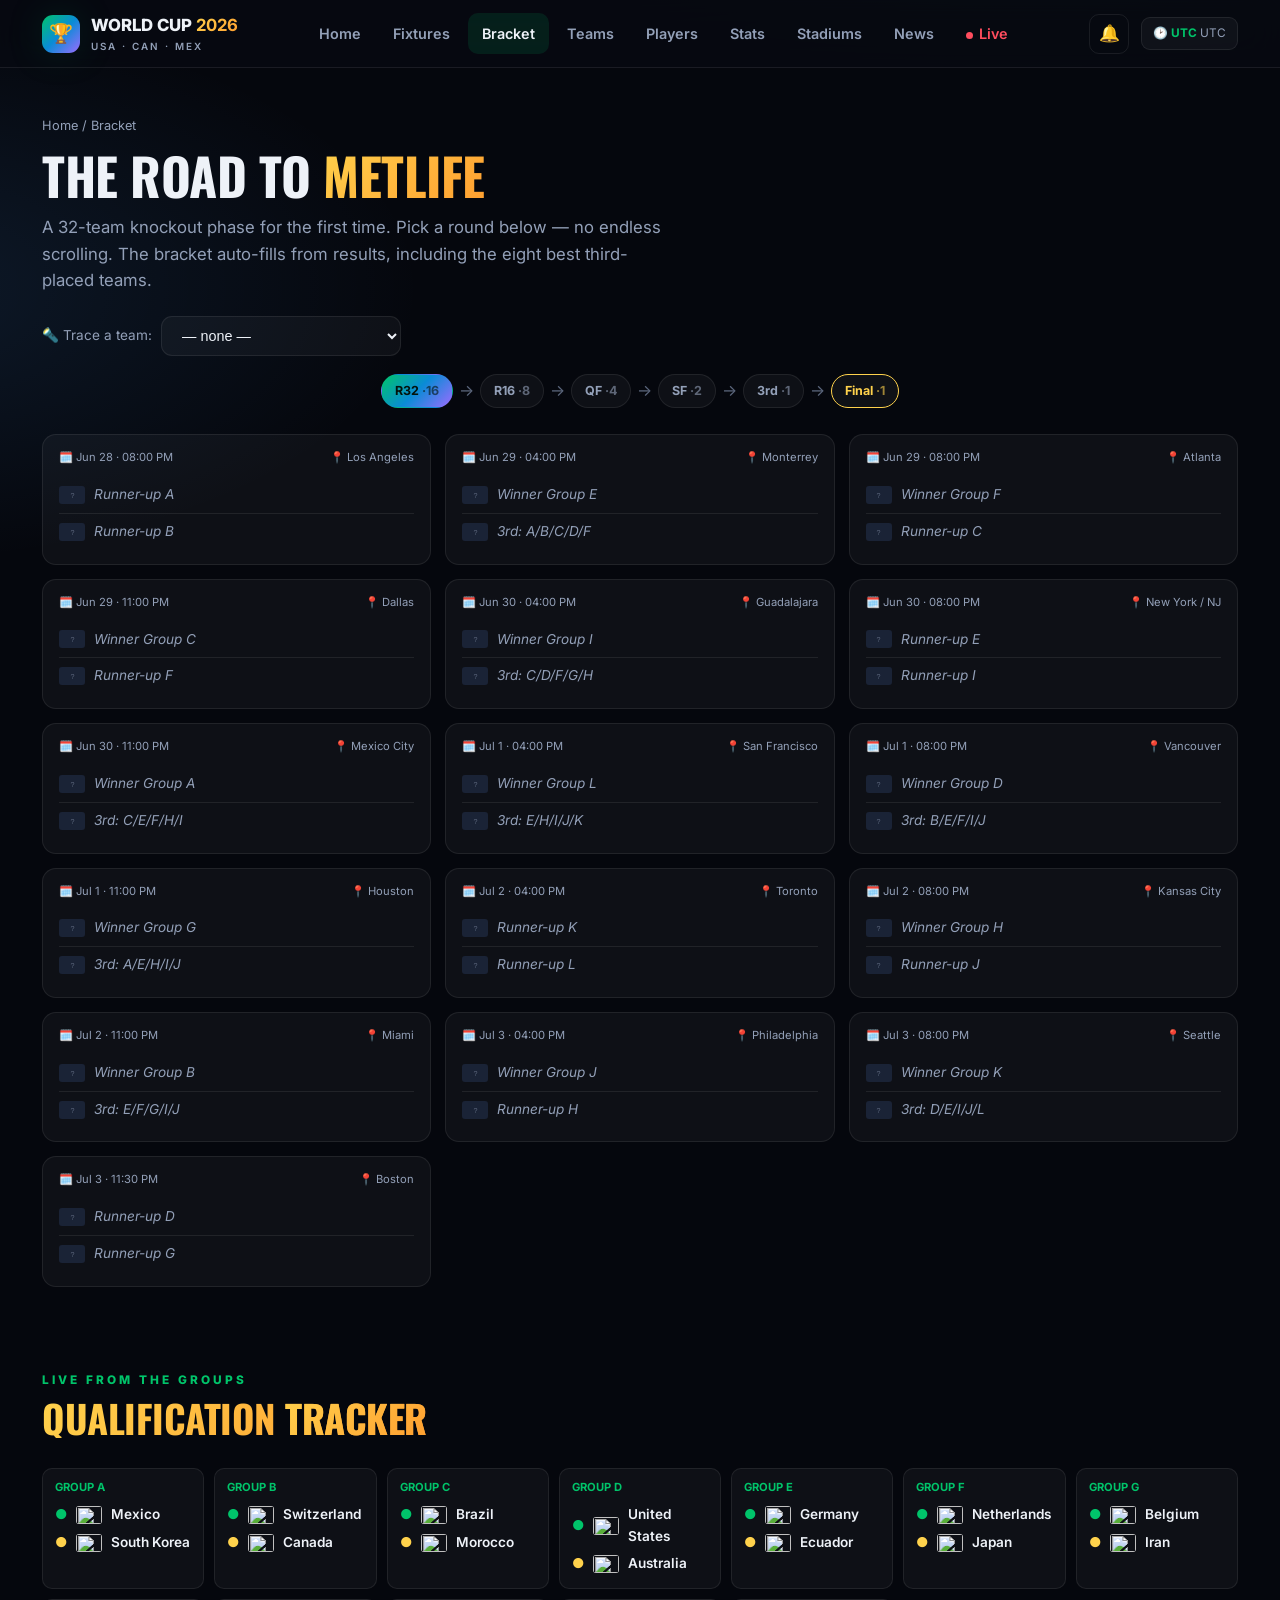
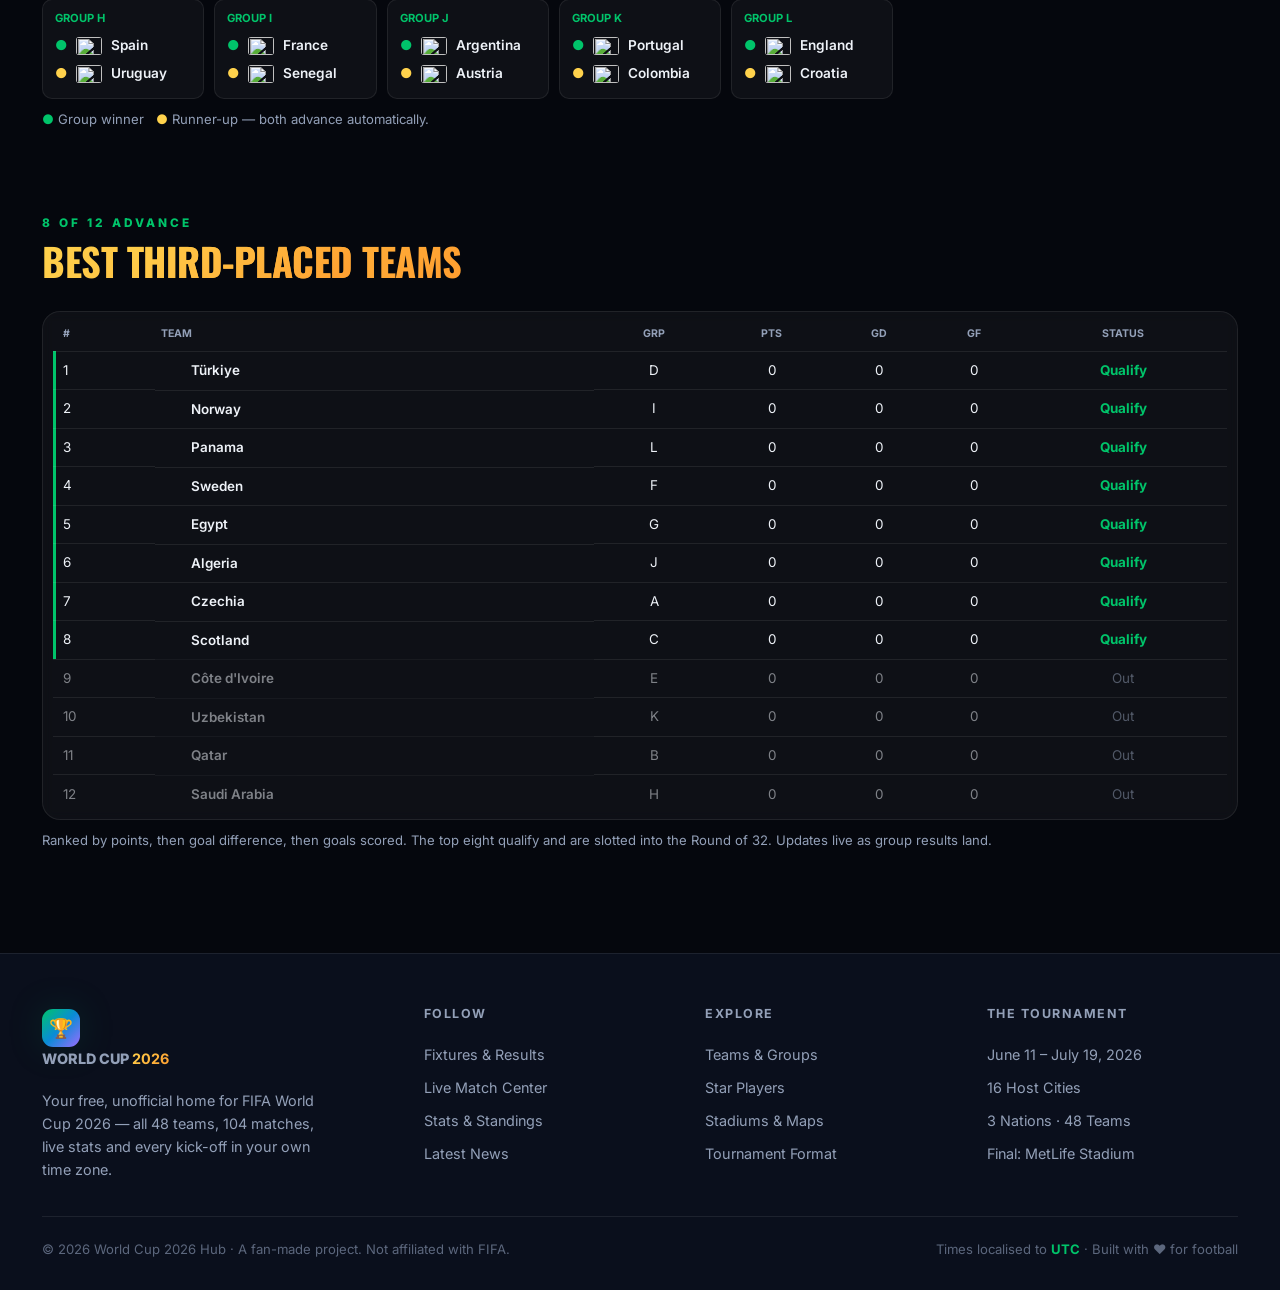
==== bracket.html @ a39a7ef7 "Add files via upload" ====
<!DOCTYPE html>
<html lang="en">
<head>
<meta charset="UTF-8">
<meta name="viewport" content="width=device-width, initial-scale=1.0">
<title>Knockout Bracket — World Cup 2026</title>
<meta name="description" content="The World Cup 2026 knockout bracket with live third-place projection and the path to the MetLife final — in your local time.">
<link rel="preconnect" href="https://fonts.googleapis.com">
<link href="https://fonts.googleapis.com/css2?family=Inter:wght@400;500;600;700;800&family=Oswald:wght@500;600;700&display=swap" rel="stylesheet">
<link rel="stylesheet" href="css/styles.css">
<link rel="icon" href="data:image/svg+xml,%3Csvg xmlns='http://www.w3.org/2000/svg' viewBox='0 0 100 100'%3E%3Ctext y='.9em' font-size='90'%3E%F0%9F%8F%86%3C/text%3E%3C/svg%3E">
<style>
  .funnel{display:flex;gap:6px;justify-content:center;flex-wrap:wrap;margin-bottom:26px}
  .funnel .step{display:flex;align-items:center;gap:6px}
  .funnel .dot{padding:6px 13px;border-radius:999px;background:var(--card);border:1px solid var(--card-border);font-size:.78rem;font-weight:700;color:var(--muted);cursor:pointer;transition:.18s;white-space:nowrap}
  .funnel .dot.active{background:var(--grad-hero);color:#04130c;border-color:transparent}
  .funnel .dot.final{border-color:var(--gold);color:var(--gold)}
  .funnel .arrow{color:var(--faint)}
  .ko-grid{display:grid;grid-template-columns:repeat(auto-fill,minmax(290px,1fr));gap:14px}
  .ko-card{background:var(--card);border:1px solid var(--card-border);border-radius:14px;padding:14px 16px;cursor:pointer;transition:.2s}
  .ko-card:hover{border-color:rgba(0,196,106,.4);transform:translateY(-3px)}
  .ko-card.final{border-color:var(--gold);box-shadow:0 0 30px -10px rgba(255,210,76,.5)}
  .ko-meta{font-size:.7rem;color:var(--muted);display:flex;justify-content:space-between;margin-bottom:10px}
  .ko-team{display:flex;align-items:center;gap:9px;padding:7px 0;font-size:.95rem;font-weight:600}
  .ko-team img{width:26px;height:18px;border-radius:3px;object-fit:cover}
  .ko-team.win{color:var(--gold)}
  .ko-team .sc{margin-left:auto;font-family:'Oswald';font-size:1.1rem}
  .ko-tbd{color:var(--muted);font-style:italic;font-weight:400;font-size:.85rem}
  .ko-vs{border-top:1px solid var(--card-border)}
  .hl{outline:2px solid var(--gold);outline-offset:1px}
  .qual-grid{display:grid;grid-template-columns:repeat(auto-fill,minmax(150px,1fr));gap:10px}
  .qual-cell{background:var(--card);border:1px solid var(--card-border);border-radius:10px;padding:10px 12px;font-size:.85rem}
  .qual-cell .gl{font-size:.7rem;color:var(--green);font-weight:700;margin-bottom:4px}
  .third-table{width:100%;border-collapse:collapse;font-size:.84rem}
  .third-table th{font-size:.66rem;text-transform:uppercase;color:var(--muted);padding:8px 6px;text-align:center}
  .third-table td{padding:8px 6px;text-align:center;border-top:1px solid var(--card-border)}
  .third-table .tn{text-align:left;display:flex;align-items:center;gap:8px;font-weight:600}
  .third-table .tn img{width:22px;height:15px;border-radius:3px}
  .third-table tr.in{box-shadow:inset 3px 0 0 var(--green)}
  .third-table tr.out{opacity:.5}
</style>
</head>
<body data-page="bracket.html">

<section class="page-hero">
  <div class="wrap">
    <div class="breadcrumb reveal"><a href="index.html">Home</a> / Bracket</div>
    <h1 class="display reveal">The Road to <span style="background:var(--grad-gold);-webkit-background-clip:text;background-clip:text;-webkit-text-fill-color:transparent">MetLife</span></h1>
    <p class="reveal">A 32-team knockout phase for the first time. Pick a round below — no endless scrolling. The bracket auto-fills from results, including the eight best third-placed teams.</p>
  </div>
</section>

<!-- TRACE A TEAM + ROUND SELECTOR -->
<section class="section-tight" style="padding-top:8px">
  <div class="wrap">
    <div class="filterbar reveal" style="margin-bottom:18px">
      <span class="muted" style="font-size:.85rem">🔦 Trace a team:</span>
      <select id="traceTeam" class="search-input" style="max-width:240px"><option value="">— none —</option></select>
    </div>
    <div class="funnel reveal" id="funnel"></div>
    <div class="ko-grid reveal" id="koGrid"></div>
  </div>
</section>

<!-- QUALIFICATION TRACKER -->
<section class="section-tight">
  <div class="wrap">
    <div class="section-head reveal"><div><div class="eyebrow">Live from the groups</div><h2 class="display">Qualification <span class="display">Tracker</span></h2></div></div>
    <div class="qual-grid reveal" id="qualGrid"></div>
    <p class="muted reveal" style="font-size:.82rem;margin-top:10px"><span style="color:var(--green)">●</span> Group winner &nbsp; <span style="color:var(--gold)">●</span> Runner-up — both advance automatically.</p>
  </div>
</section>

<!-- BEST THIRD-PLACED TEAMS -->
<section class="section-tight">
  <div class="wrap">
    <div class="section-head reveal"><div><div class="eyebrow">8 of 12 advance</div><h2 class="display">Best <span class="display">Third-Placed</span> Teams</h2></div></div>
    <div class="card reveal" style="padding:6px 10px;overflow-x:auto">
      <table class="third-table" id="thirdTable"></table>
    </div>
    <p class="muted reveal" style="font-size:.82rem;margin-top:10px">Ranked by points, then goal difference, then goals scored. The top eight qualify and are slotted into the Round of 32. Updates live as group results land.</p>
  </div>
</section>

<script src="js/data.js"></script>
<script src="js/live-data.js"></script>
<script src="js/app.js"></script>
<script>
  LiveData.applyStatus(); resolveKnockout();
  const rounds=['Round of 32','Round of 16','Quarter-final','Semi-final','Third place','FINAL'];
  const shortName={'Round of 32':'R32','Round of 16':'R16','Quarter-final':'QF','Semi-final':'SF','Third place':'3rd','FINAL':'Final'};
  let currentRound='Round of 32', traceCode='';

  // default to the round whose matches are nearest in the future
  (function pickDefault(){
    const now=Date.now();
    for(const r of rounds){ const ms=MATCHES.filter(m=>m.stage===r); if(ms.some(m=>new Date(m.kickoff).getTime()>now-6*36e5)){ currentRound=r; break; } }
  })();

  // populate trace dropdown
  const sel=$('#traceTeam');
  TEAMS.slice().sort((a,b)=>a.name.localeCompare(b.name)).forEach(t=>{ const o=document.createElement('option'); o.value=t.code; o.textContent=t.name; sel.appendChild(o); });
  sel.onchange=()=>{ traceCode=sel.value; render(); };

  function funnel(){
    const f=$('#funnel'); f.innerHTML='';
    rounds.forEach((r,i)=>{
      const cnt=MATCHES.filter(m=>m.stage===r).length;
      const step=el('div','step');
      step.innerHTML=`<span class="dot ${r===currentRound?'active':''} ${r==='FINAL'?'final':''}" data-r="${r}">${shortName[r]} <span style="opacity:.6">·${cnt}</span></span>${i<rounds.length-1?'<span class="arrow">→</span>':''}`;
      f.appendChild(step);
    });
    f.querySelectorAll('.dot').forEach(d=>d.onclick=()=>{ currentRound=d.dataset.r; render(); });
  }

  function teamInMatch(m){ return traceCode && (m.home===traceCode||m.away===traceCode); }

  function koCard(m){
    const st=stadium(m.stadium);
    const card=el('div','ko-card'+(m.stage==='FINAL'?' final':'')+(teamInMatch(m)?' hl':''));
    const hasScore=m.hs!=null&&m.as!=null;
    const winSide = hasScore&&m.hs!==m.as ? (m.hs>m.as?'home':'away') : null;
    const side=(code,label,which)=>{ const t=sideTeam(code,label);
      return `<div class="ko-team ${t.tbd?'ko-tbd':''} ${winSide===which?'win':''}">
        <img src="${flag(t.cc)}"> <span>${t.name}</span>
        ${hasScore&&code?`<span class="sc">${which==='home'?m.hs:m.as}</span>`:''}</div>`; };
    card.innerHTML=`<div class="ko-meta"><span>🗓️ ${localDate(m.kickoff,{month:'short',day:'numeric'})} · ${localTime(m.kickoff)}</span><span>📍 ${st.city}</span></div>
      ${side(m.home,m.homeLabel,'home')}<div class="ko-vs"></div>${side(m.away,m.awayLabel,'away')}`;
    card.onclick=()=>matchDetail(m);
    return card;
  }

  function render(){
    funnel();
    const grid=$('#koGrid'); grid.innerHTML='';
    MATCHES.filter(m=>m.stage===currentRound).sort((a,b)=>new Date(a.kickoff)-new Date(b.kickoff)).forEach(m=>grid.appendChild(koCard(m)));
    renderQual(); renderThirds();
  }

  function renderQual(){
    const qg=$('#qualGrid'); qg.innerHTML='';
    GROUPS.forEach(g=>{
      const t=computeStandings(g); const w=team(t[0].code), r=team(t[1].code);
      const cell=el('div','qual-cell');
      cell.innerHTML=`<div class="gl">GROUP ${g}</div>
        <div class="ko-team" style="padding:3px 0;font-size:.85rem"><span style="color:var(--green)">●</span> <img src="${flag(w.cc)}"> ${w.name}</div>
        <div class="ko-team" style="padding:3px 0;font-size:.85rem"><span style="color:var(--gold)">●</span> <img src="${flag(r.cc)}"> ${r.name}</div>`;
      qg.appendChild(cell);
    });
  }

  function renderThirds(){
    const all=GROUPS.map(g=>{ const s=computeStandings(g)[2]; return {g, code:s.code, Pts:s.Pts, GD:s.GF-s.GA, GF:s.GF}; })
      .sort((a,b)=>b.Pts-a.Pts||b.GD-a.GD||b.GF-a.GF||team(a.code).rank-team(b.code).rank);
    const t=$('#thirdTable');
    t.innerHTML=`<thead><tr><th style="text-align:left;padding-left:10px">#</th><th style="text-align:left">Team</th><th>Grp</th><th>Pts</th><th>GD</th><th>GF</th><th>Status</th></tr></thead>
      <tbody>${all.map((r,i)=>{const tm=team(r.code);return `<tr class="${i<8?'in':'out'}">
        <td style="text-align:left;padding-left:10px">${i+1}</td>
        <td class="tn"><img src="${flag(tm.cc)}"> ${tm.name}</td>
        <td>${r.g}</td><td>${r.Pts}</td><td>${r.GD>0?'+':''}${r.GD}</td><td>${r.GF}</td>
        <td>${i<8?'<span style="color:var(--green);font-weight:700">Qualify</span>':'<span class="muted">Out</span>'}</td></tr>`;}).join('')}</tbody>`;
  }

  LiveData.refresh(render);
  setInterval(()=>LiveData.refresh(render), 60000);
</script>
</body>
</html>
---- css/styles.css ----
/* =====================================================================
   FIFA WORLD CUP 2026 — DESIGN SYSTEM
   A premium, dark, glassmorphic theme with a green-pitch + gold accent.
   ===================================================================== */
:root{
  --bg:#05070d;
  --bg-2:#0a0f1c;
  --surface:#0e1422;
  --surface-2:#131b2e;
  --card:rgba(255,255,255,.04);
  --card-border:rgba(255,255,255,.08);
  --text:#eef2f8;
  --muted:#93a0b8;
  --faint:#5c677d;

  --green:#00c46a;
  --green-deep:#009b54;
  --gold:#ffd24c;
  --gold-deep:#e8b51c;
  --red:#ff4d5e;
  --blue:#4da3ff;
  --purple:#9b6cff;

  --grad-hero:linear-gradient(135deg,#00c46a 0%,#0a8bd6 50%,#9b6cff 100%);
  --grad-gold:linear-gradient(135deg,#ffd24c,#ff9d2f);
  --grad-pitch:linear-gradient(160deg,#0a3d23 0%,#062818 100%);

  --radius:18px;
  --radius-sm:12px;
  --shadow:0 18px 50px -18px rgba(0,0,0,.65);
  --shadow-glow:0 0 40px -8px rgba(0,196,106,.35);
  --maxw:1240px;
  --header-h:68px;
  font-synthesis:none;
}

*{box-sizing:border-box;margin:0;padding:0}
html{scroll-behavior:smooth}
body{
  font-family:'Inter','Segoe UI',system-ui,-apple-system,sans-serif;
  background:
    radial-gradient(1200px 600px at 80% -10%, rgba(0,196,106,.14), transparent 60%),
    radial-gradient(1000px 500px at -10% 10%, rgba(75,163,255,.12), transparent 55%),
    var(--bg);
  color:var(--text);
  line-height:1.6;
  min-height:100vh;
  -webkit-font-smoothing:antialiased;
  overflow-x:hidden;
}
a{color:inherit;text-decoration:none}
img{max-width:100%;display:block}
.display{font-family:'Oswald','Inter',sans-serif;font-weight:700;letter-spacing:-.5px;text-transform:uppercase}

/* ---------- layout helpers ---------- */
.wrap{max-width:var(--maxw);margin:0 auto;padding:0 22px}
.section{padding:70px 0}
.section-tight{padding:42px 0}
.grid{display:grid;gap:22px}
.center{text-align:center}
.muted{color:var(--muted)}
.pill{display:inline-flex;align-items:center;gap:7px;padding:5px 13px;border-radius:999px;font-size:.72rem;font-weight:700;letter-spacing:1.4px;text-transform:uppercase}
.pill-green{background:rgba(0,196,106,.14);color:var(--green);border:1px solid rgba(0,196,106,.3)}
.pill-gold{background:rgba(255,210,76,.13);color:var(--gold);border:1px solid rgba(255,210,76,.3)}
.pill-red{background:rgba(255,77,94,.14);color:var(--red);border:1px solid rgba(255,77,94,.35)}

.section-head{display:flex;align-items:flex-end;justify-content:space-between;gap:20px;margin-bottom:30px;flex-wrap:wrap}
.section-head h2{font-size:clamp(1.6rem,3vw,2.4rem);line-height:1.05}
.section-head .display{background:var(--grad-gold);-webkit-background-clip:text;background-clip:text;-webkit-text-fill-color:transparent}
.eyebrow{color:var(--green);font-weight:800;letter-spacing:3px;text-transform:uppercase;font-size:.74rem;margin-bottom:8px}
.link-more{color:var(--green);font-weight:700;font-size:.9rem;display:inline-flex;gap:6px;align-items:center;transition:gap .2s}
.link-more:hover{gap:11px}

/* ---------- HEADER / NAV ---------- */
.site-header{
  position:sticky;top:0;z-index:50;height:var(--header-h);
  backdrop-filter:blur(18px);
  background:rgba(7,10,18,.72);
  border-bottom:1px solid var(--card-border);
}
.nav{height:100%;display:flex;align-items:center;justify-content:space-between;gap:18px}
.brand{display:flex;align-items:center;gap:11px;font-weight:800;font-size:1.05rem}
.brand .logo{
  width:38px;height:38px;border-radius:11px;display:grid;place-items:center;
  background:var(--grad-hero);font-size:1.2rem;box-shadow:var(--shadow-glow);
}
.brand b{background:var(--grad-gold);-webkit-background-clip:text;background-clip:text;-webkit-text-fill-color:transparent}
.brand small{display:block;font-size:.62rem;letter-spacing:2px;color:var(--muted);font-weight:600}
.nav-links{display:flex;align-items:center;gap:4px}
.nav-links a{
  padding:9px 14px;border-radius:10px;font-size:.9rem;font-weight:600;color:var(--muted);
  transition:.18s;position:relative;
}
.nav-links a:hover{color:var(--text);background:rgba(255,255,255,.05)}
.nav-links a.active{color:var(--text);background:rgba(0,196,106,.12)}
.nav-links a.live-link{color:var(--red)}
.nav-links a.live-link::before{content:'';width:7px;height:7px;border-radius:50%;background:var(--red);display:inline-block;margin-right:6px;animation:blink 1.2s infinite}
.nav-right{display:flex;align-items:center;gap:12px}
.tz-badge{font-size:.74rem;color:var(--muted);background:var(--card);border:1px solid var(--card-border);padding:6px 11px;border-radius:9px;white-space:nowrap}
.tz-badge b{color:var(--green)}
.burger{display:none;background:none;border:1px solid var(--card-border);color:var(--text);width:42px;height:42px;border-radius:10px;font-size:1.2rem;cursor:pointer}
.notif-bell{background:none;border:1px solid var(--card-border);color:var(--muted);width:40px;height:40px;border-radius:10px;font-size:1.05rem;cursor:pointer;transition:.18s;flex:0 0 auto}
.notif-bell:hover{color:var(--text);border-color:rgba(0,196,106,.4)}
.notif-bell.on{color:var(--gold);border-color:rgba(255,210,76,.5);background:rgba(255,210,76,.1);animation:bellPulse 2s infinite}
@keyframes bellPulse{0%,100%{box-shadow:0 0 0 0 rgba(255,210,76,.4)}50%{box-shadow:0 0 0 6px rgba(255,210,76,0)}}
.avatar.has-photo{background-size:cover !important;background-position:center top;text-shadow:none;border-color:rgba(255,255,255,.25)}

@keyframes blink{0%,100%{opacity:1}50%{opacity:.25}}

/* ---------- HERO ---------- */
.hero{position:relative;overflow:hidden;padding:64px 0 40px}
.hero-glow{position:absolute;inset:0;z-index:-1;
  background:
    radial-gradient(700px 360px at 75% 20%, rgba(0,196,106,.25), transparent 60%),
    radial-gradient(600px 360px at 15% 80%, rgba(155,108,255,.2), transparent 60%);
  filter:saturate(1.2);
}
.hero-grid{display:grid;grid-template-columns:1.15fr .85fr;gap:40px;align-items:center}
.hero h1{font-size:clamp(2.4rem,5.6vw,4.6rem);line-height:.94;margin:16px 0 14px}
.hero h1 .g{background:var(--grad-hero);-webkit-background-clip:text;background-clip:text;-webkit-text-fill-color:transparent}
.hero p.lead{font-size:1.12rem;color:var(--muted);max-width:540px}
.hero-cta{display:flex;gap:14px;margin-top:28px;flex-wrap:wrap}
.btn{display:inline-flex;align-items:center;gap:9px;padding:13px 24px;border-radius:12px;font-weight:700;font-size:.95rem;cursor:pointer;border:1px solid transparent;transition:.2s;white-space:nowrap}
.btn-primary{background:var(--grad-hero);color:#04130c;box-shadow:var(--shadow-glow)}
.btn-primary:hover{transform:translateY(-2px)}
.btn-ghost{background:var(--card);border-color:var(--card-border);color:var(--text)}
.btn-ghost:hover{background:rgba(255,255,255,.08)}
.btn-gold{background:var(--grad-gold);color:#1a1200}
.btn-gold:hover{transform:translateY(-2px)}

.hero-stats{display:flex;gap:26px;margin-top:34px;flex-wrap:wrap}
.hero-stats .s b{font-family:'Oswald',sans-serif;font-size:1.9rem;display:block;line-height:1;background:var(--grad-gold);-webkit-background-clip:text;background-clip:text;-webkit-text-fill-color:transparent}
.hero-stats .s span{font-size:.74rem;color:var(--muted);text-transform:uppercase;letter-spacing:1.5px}

/* trophy / countdown card */
.hero-card{
  background:linear-gradient(165deg,rgba(255,255,255,.07),rgba(255,255,255,.02));
  border:1px solid var(--card-border);border-radius:24px;padding:30px;box-shadow:var(--shadow);
  position:relative;overflow:hidden;
}
.hero-card::before{content:'';position:absolute;top:-60px;right:-60px;width:200px;height:200px;border-radius:50%;background:var(--grad-gold);filter:blur(70px);opacity:.35}
.hero-card .trophy{font-size:2.6rem;text-align:center;margin-bottom:6px}
.hero-card h3{text-align:center;font-size:1.05rem;margin-bottom:4px}
.hero-card .sub{text-align:center;color:var(--muted);font-size:.84rem;margin-bottom:22px}
.countdown{display:grid;grid-template-columns:repeat(4,1fr);gap:10px}
.cd-box{background:rgba(0,0,0,.35);border:1px solid var(--card-border);border-radius:14px;padding:14px 6px;text-align:center}
.cd-box b{font-family:'Oswald',sans-serif;font-size:2rem;display:block;line-height:1;color:var(--gold)}
.cd-box span{font-size:.64rem;text-transform:uppercase;letter-spacing:1.5px;color:var(--muted)}

/* ---------- CARDS / GENERIC ---------- */
.card{background:var(--card);border:1px solid var(--card-border);border-radius:var(--radius);overflow:hidden;transition:.22s;backdrop-filter:blur(6px)}
.card:hover{border-color:rgba(0,196,106,.4);transform:translateY(-4px);box-shadow:var(--shadow)}

/* ---------- MATCH CARD ---------- */
.match-card{padding:18px 20px;display:flex;flex-direction:column;gap:14px}
.match-top{display:flex;justify-content:space-between;align-items:center;font-size:.74rem;color:var(--muted)}
.match-stage{font-weight:700;letter-spacing:.5px;color:var(--green)}
.match-teams{display:grid;grid-template-columns:1fr auto 1fr;align-items:center;gap:8px}
.mt-side{display:flex;align-items:center;gap:11px}
.mt-side.away{flex-direction:row-reverse;text-align:right}
.mt-side .flag{width:40px;height:27px;border-radius:5px;object-fit:cover;box-shadow:0 2px 8px rgba(0,0,0,.5)}
.mt-side .tn{font-weight:700;font-size:.98rem}
.mt-side .tc{font-size:.7rem;color:var(--muted);letter-spacing:1px}
.match-score{font-family:'Oswald',sans-serif;font-size:1.7rem;font-weight:700;min-width:74px;text-align:center}
.match-score .vs{font-size:.8rem;color:var(--faint);font-weight:400}
.match-score .ko{font-size:.95rem;color:var(--green);font-weight:600;line-height:1.1}
.match-score .ko small{display:block;color:var(--muted);font-size:.68rem;font-weight:400}
.match-foot{display:flex;justify-content:space-between;align-items:center;font-size:.76rem;color:var(--muted);border-top:1px solid var(--card-border);padding-top:11px}
.match-foot a{color:var(--green);font-weight:700}
.live-badge{background:var(--red);color:#fff;padding:2px 9px;border-radius:6px;font-size:.66rem;font-weight:800;letter-spacing:.8px;display:inline-flex;align-items:center;gap:5px}
.live-badge::before{content:'';width:6px;height:6px;border-radius:50%;background:#fff;animation:blink 1s infinite}

/* ---------- TEAM CARD / GROUPS ---------- */
.groups-grid{grid-template-columns:repeat(auto-fill,minmax(330px,1fr))}
.group-card{padding:0}
.group-head{display:flex;align-items:center;gap:10px;padding:15px 18px;background:linear-gradient(90deg,rgba(0,196,106,.12),transparent);border-bottom:1px solid var(--card-border)}
.group-head .gl{width:34px;height:34px;border-radius:9px;background:var(--grad-hero);display:grid;place-items:center;font-family:'Oswald';font-weight:700;color:#04130c}
.group-head h3{font-size:1rem}
.standings{width:100%;border-collapse:collapse;font-size:.85rem}
.standings th{text-align:center;font-size:.66rem;text-transform:uppercase;letter-spacing:.5px;color:var(--muted);padding:9px 4px;font-weight:600}
.standings th.tname,.standings td.tname{text-align:left;padding-left:16px}
.standings td{padding:9px 4px;text-align:center;border-top:1px solid var(--card-border)}
.standings tr:hover{background:rgba(255,255,255,.03)}
.standings .tname{display:flex;align-items:center;gap:9px;font-weight:600}
.standings .tname img{width:24px;height:16px;border-radius:3px;object-fit:cover}
.standings .pts{font-weight:800;color:var(--gold)}
.standings .qual{box-shadow:inset 3px 0 0 var(--green)}

/* ---------- TEAM TILE (teams page) ---------- */
.teams-grid{grid-template-columns:repeat(auto-fill,minmax(180px,1fr))}
.team-tile{padding:20px 16px;text-align:center;cursor:pointer;position:relative}
.team-tile .flag{width:74px;height:50px;border-radius:8px;object-fit:cover;margin:0 auto 13px;box-shadow:0 6px 18px rgba(0,0,0,.5);transition:.25s}
.team-tile:hover .flag{transform:scale(1.08) rotate(-2deg)}
.team-tile h4{font-size:1rem}
.team-tile .meta{font-size:.74rem;color:var(--muted);margin-top:3px}
.team-tile .grp{position:absolute;top:12px;right:12px;font-size:.66rem;font-weight:800;color:var(--green);background:rgba(0,196,106,.12);padding:2px 8px;border-radius:6px}
.team-tile .rk{position:absolute;top:12px;left:12px;font-size:.66rem;color:var(--gold);font-weight:700}
.fav-btn{position:absolute;bottom:10px;right:10px;background:none;border:none;color:var(--gold);font-size:1.2rem;cursor:pointer;line-height:1;padding:2px;transition:transform .15s;z-index:2}
.fav-btn:hover{transform:scale(1.25)}
.fav-btn.on{filter:drop-shadow(0 0 6px rgba(255,210,76,.7))}

/* ---------- PLAYER CARD ---------- */
.players-grid{grid-template-columns:repeat(auto-fill,minmax(220px,1fr))}
.player-card{padding:0;text-align:center}
.player-top{position:relative;padding:26px 16px 16px;background:linear-gradient(160deg,rgba(255,255,255,.06),transparent)}
.avatar{width:96px;height:96px;border-radius:50%;margin:0 auto;display:grid;place-items:center;font-family:'Oswald';font-weight:700;font-size:2rem;border:3px solid rgba(255,255,255,.15);position:relative}
.player-num{position:absolute;top:14px;right:16px;font-family:'Oswald';font-size:1.5rem;color:rgba(255,255,255,.25);font-weight:700}
.player-flag{position:absolute;top:16px;left:16px;width:30px;height:20px;border-radius:4px;object-fit:cover;box-shadow:0 2px 6px rgba(0,0,0,.5)}
.player-body{padding:14px 16px 20px}
.player-body h4{font-size:1.02rem}
.player-body .club{font-size:.76rem;color:var(--muted);margin-bottom:12px}
.player-stats{display:flex;justify-content:space-around;border-top:1px solid var(--card-border);padding-top:12px}
.player-stats .ps b{display:block;font-family:'Oswald';font-size:1.15rem;color:var(--gold);line-height:1}
.player-stats .ps span{font-size:.62rem;text-transform:uppercase;letter-spacing:.8px;color:var(--muted)}
.pos-badge{display:inline-block;font-size:.64rem;font-weight:800;letter-spacing:1px;padding:2px 8px;border-radius:5px;margin-bottom:6px}
.pos-GK{background:rgba(255,210,76,.16);color:var(--gold)}
.pos-DF{background:rgba(75,163,255,.16);color:var(--blue)}
.pos-MF{background:rgba(0,196,106,.16);color:var(--green)}
.pos-FW{background:rgba(255,77,94,.16);color:var(--red)}

/* ---------- FILTER BAR ---------- */
.filterbar{display:flex;gap:9px;flex-wrap:wrap;margin-bottom:26px;align-items:center}
.chip{padding:8px 16px;border-radius:999px;font-size:.84rem;font-weight:600;background:var(--card);border:1px solid var(--card-border);color:var(--muted);cursor:pointer;transition:.16s}
.chip:hover{color:var(--text);border-color:rgba(0,196,106,.4)}
.chip.active{background:var(--grad-hero);color:#04130c;border-color:transparent}
.search-input{flex:1;min-width:180px;max-width:300px;padding:10px 16px;border-radius:11px;background:var(--card);border:1px solid var(--card-border);color:var(--text);font-size:.9rem;outline:none}
.search-input:focus{border-color:var(--green)}

/* ---------- STADIUM CARD ---------- */
.stadiums-grid{grid-template-columns:repeat(auto-fill,minmax(340px,1fr))}
.stadium-card{padding:0;display:flex;flex-direction:column}
.stadium-hero{height:170px;position:relative;overflow:hidden;display:grid;place-items:center}
.stadium-hero .sh-img{position:absolute;inset:0;width:100%;height:100%;object-fit:cover;transition:.4s}
.stadium-card:hover .sh-img{transform:scale(1.07)}
.stadium-hero::after{content:'';position:absolute;inset:0;background:linear-gradient(to top,rgba(5,7,13,.95),transparent 60%)}
.stadium-hero .sh-cap{position:absolute;top:12px;right:12px;z-index:2;background:rgba(0,0,0,.55);backdrop-filter:blur(4px);padding:4px 10px;border-radius:8px;font-size:.74rem;font-weight:700}
.stadium-hero .sh-city{position:absolute;bottom:12px;left:16px;z-index:2;display:flex;align-items:center;gap:8px}
.stadium-hero .sh-city img{width:26px;height:18px;border-radius:3px}
.stadium-hero .sh-city b{font-size:1.05rem}
.stadium-body{padding:16px 18px;flex:1;display:flex;flex-direction:column;gap:8px}
.stadium-body h3{font-size:1.15rem}
.stadium-body .note{font-size:.82rem;color:var(--muted);flex:1}
.stadium-map{height:200px;border-top:1px solid var(--card-border);background:#0a0f1c}
.stadium-meta{display:flex;gap:14px;font-size:.76rem;color:var(--muted);flex-wrap:wrap}
.stadium-meta b{color:var(--text)}

/* ---------- LIVE CENTER ---------- */
.live-wrap{display:grid;grid-template-columns:1fr 360px;gap:24px;align-items:start}
.live-main{display:flex;flex-direction:column;gap:22px}
.live-scoreboard{
  background:var(--grad-pitch);border:1px solid rgba(0,196,106,.25);border-radius:22px;padding:30px;position:relative;overflow:hidden;
  box-shadow:var(--shadow);
}
.live-scoreboard::before{content:'';position:absolute;inset:0;background-image:repeating-linear-gradient(90deg,transparent,transparent 60px,rgba(255,255,255,.025) 60px,rgba(255,255,255,.025) 120px)}
.lsb-top{display:flex;justify-content:space-between;align-items:center;margin-bottom:22px;position:relative}
.lsb-clock{font-family:'Oswald';font-size:1.1rem;color:var(--red);font-weight:700;display:flex;align-items:center;gap:8px}
.lsb-clock .dot{width:9px;height:9px;border-radius:50%;background:var(--red);animation:blink 1s infinite}
.lsb-grid{display:grid;grid-template-columns:1fr auto 1fr;align-items:center;gap:18px;position:relative}
.lsb-team{text-align:center}
.lsb-team img{width:84px;height:56px;border-radius:8px;object-fit:cover;margin:0 auto 12px;box-shadow:0 6px 20px rgba(0,0,0,.6)}
.lsb-team h3{font-size:1.3rem}
.lsb-team .rank{font-size:.72rem;color:var(--muted)}
.lsb-score{font-family:'Oswald';font-size:4rem;font-weight:700;line-height:1;letter-spacing:2px}
.lsb-score small{display:block;font-size:.8rem;color:var(--green);letter-spacing:2px;font-weight:600;margin-top:6px}

.stat-row{margin-bottom:16px}
.stat-row .sr-label{display:flex;justify-content:space-between;font-size:.82rem;margin-bottom:6px}
.stat-row .sr-label b{font-weight:700}
.sr-bar{height:9px;border-radius:6px;background:rgba(255,255,255,.08);overflow:hidden;display:flex}
.sr-bar .h{background:var(--green);transition:width .8s}
.sr-bar .a{background:var(--gold);transition:width .8s}

.commentary{max-height:520px;overflow-y:auto;display:flex;flex-direction:column;gap:2px}
.comm-item{display:flex;gap:12px;padding:12px 4px;border-bottom:1px solid var(--card-border);animation:fadeIn .4s}
.comm-min{font-family:'Oswald';font-size:.95rem;color:var(--green);min-width:38px;font-weight:700}
.comm-icon{font-size:1.1rem}
.comm-text{font-size:.86rem;color:var(--text)}
.comm-text.goal{font-weight:700;color:var(--gold)}
@keyframes fadeIn{from{opacity:0;transform:translateY(-6px)}to{opacity:1;transform:none}}

.live-side .card{padding:18px}
.lineup-row{display:flex;align-items:center;gap:9px;padding:7px 0;font-size:.85rem;border-bottom:1px solid var(--card-border)}
.lineup-row .ln{width:24px;font-family:'Oswald';color:var(--muted);text-align:center}

/* ---------- NEWS ---------- */
.news-grid{grid-template-columns:repeat(auto-fill,minmax(300px,1fr))}
.news-card{display:flex;flex-direction:column;cursor:pointer}
.news-img{height:170px;position:relative;overflow:hidden}
.news-img img{width:100%;height:100%;object-fit:cover;transition:.4s}
.news-card:hover .news-img img{transform:scale(1.07)}
.news-img .cat{position:absolute;top:12px;left:12px;background:var(--grad-gold);color:#1a1200;padding:4px 11px;border-radius:7px;font-size:.68rem;font-weight:800;letter-spacing:.6px;text-transform:uppercase}
.news-body{padding:16px 18px 20px;flex:1;display:flex;flex-direction:column;gap:9px}
.news-body h3{font-size:1.08rem;line-height:1.25}
.news-body .blurb{font-size:.86rem;color:var(--muted);flex:1}
.news-body .date{font-size:.74rem;color:var(--faint)}
.news-feature{grid-column:span 2;flex-direction:row}
.news-feature .news-img{height:auto;flex:1.1}
.news-feature .news-body{flex:1;justify-content:center}
.news-feature .news-body h3{font-size:1.5rem}

/* ---------- MODAL ---------- */
.modal-overlay{position:fixed;inset:0;background:rgba(3,5,10,.8);backdrop-filter:blur(8px);z-index:100;display:none;align-items:center;justify-content:center;padding:20px;animation:fadeIn .25s}
.modal-overlay.open{display:flex}
.modal{background:var(--surface);border:1px solid var(--card-border);border-radius:22px;max-width:560px;width:100%;max-height:88vh;overflow-y:auto;box-shadow:var(--shadow);animation:popIn .3s}
@keyframes popIn{from{transform:scale(.94);opacity:0}to{transform:scale(1);opacity:1}}
.modal-hero{height:130px;background:var(--grad-hero);position:relative;display:grid;place-items:center}
.modal-hero img{width:90px;height:60px;border-radius:8px;object-fit:cover;box-shadow:0 8px 24px rgba(0,0,0,.6)}
.modal-close{position:absolute;top:14px;right:14px;width:36px;height:36px;border-radius:50%;background:rgba(0,0,0,.4);border:none;color:#fff;font-size:1.3rem;cursor:pointer;display:grid;place-items:center}
.modal-body{padding:24px}
.modal-body h2{font-size:1.6rem}
.modal-body .sub{color:var(--muted);margin-bottom:18px}
.kv-grid{display:grid;grid-template-columns:1fr 1fr;gap:12px;margin-bottom:18px}
.kv{background:var(--card);border:1px solid var(--card-border);border-radius:12px;padding:12px 14px}
.kv span{font-size:.7rem;text-transform:uppercase;letter-spacing:1px;color:var(--muted)}
.kv b{display:block;font-size:1.1rem;margin-top:2px}

/* ---------- FOOTER ---------- */
.site-footer{border-top:1px solid var(--card-border);background:var(--bg-2);padding:50px 0 30px;margin-top:60px}
.footer-grid{display:grid;grid-template-columns:1.4fr 1fr 1fr 1fr;gap:30px;margin-bottom:34px}
.footer-grid h5{font-size:.78rem;text-transform:uppercase;letter-spacing:1.5px;color:var(--muted);margin-bottom:14px}
.footer-grid a{display:block;color:var(--muted);font-size:.9rem;padding:5px 0;transition:.15s}
.footer-grid a:hover{color:var(--green)}
.footer-grid p{color:var(--muted);font-size:.9rem;max-width:280px}
.footer-bottom{border-top:1px solid var(--card-border);padding-top:22px;display:flex;justify-content:space-between;gap:14px;flex-wrap:wrap;font-size:.82rem;color:var(--faint)}

/* ---------- PAGE HEADER (inner pages) ---------- */
.page-hero{padding:48px 0 14px;position:relative}
.page-hero h1{font-size:clamp(2rem,4.4vw,3.2rem);line-height:1}
.page-hero p{color:var(--muted);font-size:1.05rem;max-width:620px;margin-top:12px}
.breadcrumb{font-size:.8rem;color:var(--muted);margin-bottom:14px}
.breadcrumb a:hover{color:var(--green)}

/* ---------- UTILITY ---------- */
.flag-sm{width:28px;height:19px;border-radius:3px;object-fit:cover}
.empty{padding:50px;text-align:center;color:var(--muted)}
.scroll-x{display:flex;gap:18px;overflow-x:auto;padding-bottom:12px;scroll-snap-type:x mandatory}
.scroll-x>*{flex:0 0 320px;scroll-snap-align:start}
.scroll-x::-webkit-scrollbar{height:8px}
.scroll-x::-webkit-scrollbar-thumb{background:rgba(255,255,255,.12);border-radius:4px}
::-webkit-scrollbar{width:11px;height:11px}
::-webkit-scrollbar-track{background:var(--bg)}
::-webkit-scrollbar-thumb{background:rgba(255,255,255,.1);border-radius:6px}
::-webkit-scrollbar-thumb:hover{background:rgba(255,255,255,.18)}

.reveal{opacity:0;transform:translateY(24px);transition:.7s cubic-bezier(.2,.7,.2,1)}
.reveal.in{opacity:1;transform:none}

/* ---------- RESPONSIVE ---------- */
@media(max-width:980px){
  .hero-grid{grid-template-columns:1fr}
  .live-wrap{grid-template-columns:1fr}
  .footer-grid{grid-template-columns:1fr 1fr}
  .news-feature{grid-column:span 1;flex-direction:column}
  .news-feature .news-img{height:170px}
}
@media(max-width:720px){
  .nav-links{
    position:fixed;top:var(--header-h);left:0;right:0;flex-direction:column;align-items:stretch;
    background:rgba(7,10,18,.97);backdrop-filter:blur(20px);padding:14px;gap:4px;
    border-bottom:1px solid var(--card-border);transform:translateY(-150%);transition:.3s;z-index:49;
  }
  .nav-links.open{transform:none}
  .burger{display:grid;place-items:center}
  .tz-badge{display:none}
  .footer-grid{grid-template-columns:1fr 1fr}
  .section{padding:48px 0}
  .lsb-score{font-size:2.8rem}
  .lsb-team img{width:60px;height:40px}
}
@media(max-width:460px){
  .footer-grid{grid-template-columns:1fr}
  .hero-stats{gap:18px}
}

/* ============ MOBILE POLISH ============ */
@media(max-width:720px){
  .wrap{padding:0 16px}
  .page-hero{padding:32px 0 8px}
  .section-head{margin-bottom:22px}
  .hero{padding:36px 0 20px}
  .hero-card{padding:22px}
  .countdown{gap:7px}
  .cd-box b{font-size:1.6rem}
  /* match cards */
  .mt-side .flag{width:34px;height:23px}
  .mt-side .tn{font-size:.86rem}
  .match-score{font-size:1.4rem;min-width:60px}
  /* tap targets */
  .chip{padding:9px 15px}
  .btn{padding:12px 18px}
  .nav-links a{padding:13px 14px;font-size:1rem}
  /* modals fill screen */
  .modal{max-height:92vh;border-radius:18px}
  .modal-body{padding:18px}
  .kv-grid{grid-template-columns:1fr 1fr;gap:9px}
  /* standings stay readable */
  .standings{font-size:.78rem}
  .standings th,.standings td{padding:8px 2px}
  .standings .tname,.standings th.tname{padding-left:10px}
  .standings .tname img{width:20px;height:13px}
  /* leaderboards / pulse */
  .player-stats .ps b{font-size:1rem}
  .scroll-x>*{flex-basis:78vw}
}
@media(max-width:420px){
  .hero h1{font-size:2.2rem}
  .match-teams{gap:5px}
  .mt-side{gap:7px}
  .mt-side .tc{display:none}
  .lsb-score{font-size:2.3rem}
  .section-head h2{font-size:1.5rem}
  .round-col{flex-basis:84vw;min-width:84vw}
}
/* nicer focus + tap highlight */
a,button,input{-webkit-tap-highlight-color:rgba(0,196,106,.25)}
:focus-visible{outline:2px solid var(--green);outline-offset:2px}
@media(hover:none){ .card:hover{transform:none} }
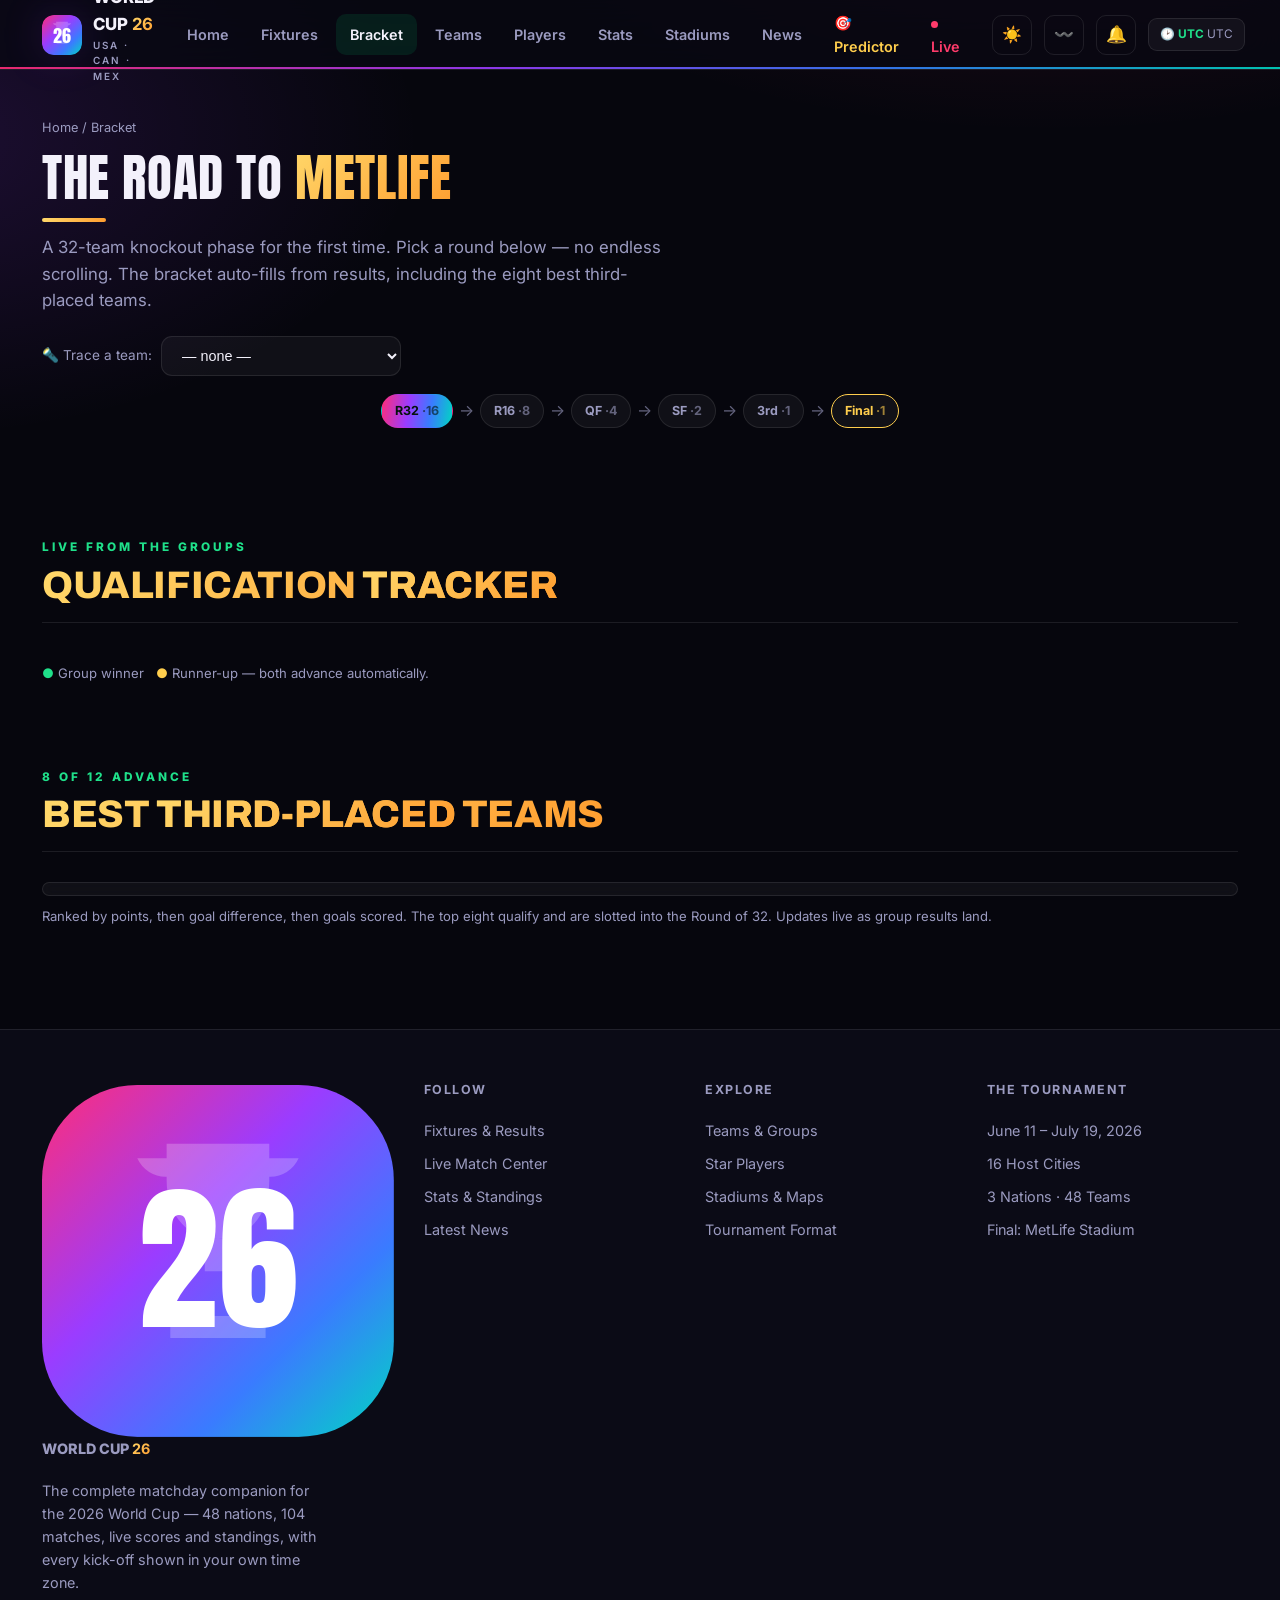
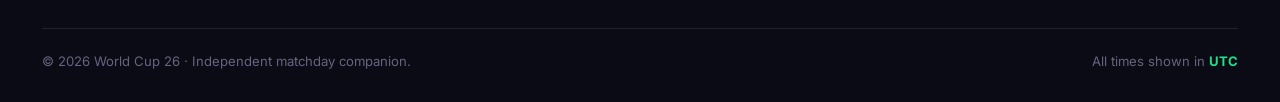
==== commit 5034a318: "Add files via upload" ====
--- a/bracket.html
+++ b/bracket.html
@@ -7,6 +7,12 @@
 <meta name="description" content="The World Cup 2026 knockout bracket with live third-place projection and the path to the MetLife final — in your local time.">
 <link rel="preconnect" href="https://fonts.googleapis.com">
 <link href="https://fonts.googleapis.com/css2?family=Inter:wght@400;500;600;700;800&family=Oswald:wght@500;600;700&display=swap" rel="stylesheet">
+<link rel="canonical" href="https://arnav-dugad.github.io/FIFA-WC-2026/bracket.html">
+<meta property="og:type" content="website"><meta property="og:site_name" content="World Cup 2026 Hub">
+<meta property="og:title" content="Knockout Bracket — World Cup 2026"><meta property="og:description" content="The Round of 32 to the Final at MetLife, with live third-place projection.">
+<meta property="og:image" content="https://arnav-dugad.github.io/FIFA-WC-2026/og.png">
+<meta property="og:url" content="https://arnav-dugad.github.io/FIFA-WC-2026/bracket.html">
+<meta name="twitter:card" content="summary_large_image"><meta name="twitter:image" content="https://arnav-dugad.github.io/FIFA-WC-2026/og.png">
 <link rel="stylesheet" href="css/styles.css">
 <link rel="icon" href="data:image/svg+xml,%3Csvg xmlns='http://www.w3.org/2000/svg' viewBox='0 0 100 100'%3E%3Ctext y='.9em' font-size='90'%3E%F0%9F%8F%86%3C/text%3E%3C/svg%3E">
 <style>
@@ -41,6 +47,7 @@
 </style>
 </head>
 <body data-page="bracket.html">
+<noscript><div class="ns">This hub needs JavaScript for live scores &amp; interactivity. Browse: <a href="index.html">Home</a> · <a href="fixtures.html">Fixtures</a> · <a href="bracket.html">Bracket</a> · <a href="teams.html">Teams</a> · <a href="players.html">Players</a> · <a href="stats.html">Stats</a> · <a href="stadiums.html">Stadiums</a> · <a href="news.html">News</a> · <a href="predictor.html">Predictor</a> · <a href="live.html">Live</a></div></noscript>
 
 <section class="page-hero">
   <div class="wrap">
@@ -75,6 +82,7 @@
 <section class="section-tight">
   <div class="wrap">
     <div class="section-head reveal"><div><div class="eyebrow">8 of 12 advance</div><h2 class="display">Best <span class="display">Third-Placed</span> Teams</h2></div></div>
+    <div id="thirdNote" class="reveal" style="margin-bottom:8px"></div>
     <div class="card reveal" style="padding:6px 10px;overflow-x:auto">
       <table class="third-table" id="thirdTable"></table>
     </div>
@@ -126,7 +134,7 @@
         ${hasScore&&code?`<span class="sc">${which==='home'?m.hs:m.as}</span>`:''}</div>`; };
     card.innerHTML=`<div class="ko-meta"><span>🗓️ ${localDate(m.kickoff,{month:'short',day:'numeric'})} · ${localTime(m.kickoff)}</span><span>📍 ${st.city}</span></div>
       ${side(m.home,m.homeLabel,'home')}<div class="ko-vs"></div>${side(m.away,m.awayLabel,'away')}`;
-    card.onclick=()=>matchDetail(m);
+    a11yClick(card, ()=>matchDetail(m), `${m.stage} match details`);
     return card;
   }
 
@@ -141,8 +149,9 @@
     const qg=$('#qualGrid'); qg.innerHTML='';
     GROUPS.forEach(g=>{
       const t=computeStandings(g); const w=team(t[0].code), r=team(t[1].code);
-      const cell=el('div','qual-cell');
-      cell.innerHTML=`<div class="gl">GROUP ${g}</div>
+      const started=groupStarted(g);
+      const cell=el('div','qual-cell'); if(!started) cell.style.opacity='.7';
+      cell.innerHTML=`<div class="gl">GROUP ${g} ${started?'':'<span style="color:var(--muted);font-weight:600">· projected</span>'}</div>
         <div class="ko-team" style="padding:3px 0;font-size:.85rem"><span style="color:var(--green)">●</span> <img src="${flag(w.cc)}"> ${w.name}</div>
         <div class="ko-team" style="padding:3px 0;font-size:.85rem"><span style="color:var(--gold)">●</span> <img src="${flag(r.cc)}"> ${r.name}</div>`;
       qg.appendChild(cell);
@@ -150,6 +159,8 @@
   }
 
   function renderThirds(){
+    const started=anyGroupResults();
+    const note=$('#thirdNote'); if(note) note.innerHTML = started ? '' : '<span class="pill pill-gold" style="margin-bottom:6px;display:inline-block">Not started — projected by FIFA seeding</span>';
     const all=GROUPS.map(g=>{ const s=computeStandings(g)[2]; return {g, code:s.code, Pts:s.Pts, GD:s.GF-s.GA, GF:s.GF}; })
       .sort((a,b)=>b.Pts-a.Pts||b.GD-a.GD||b.GF-a.GF||team(a.code).rank-team(b.code).rank);
     const t=$('#thirdTable');
--- a/css/styles.css
+++ b/css/styles.css
@@ -1,36 +1,40 @@
 /* =====================================================================
-   FIFA WORLD CUP 2026 — DESIGN SYSTEM
-   A premium, dark, glassmorphic theme with a green-pitch + gold accent.
+   WORLD CUP 26 — DESIGN SYSTEM
+   Bold tournament identity: ink-black canvas, a vibrant multicolour
+   signature gradient (magenta → violet → blue → teal) and gold trophy.
    ===================================================================== */
+@import url('https://fonts.googleapis.com/css2?family=Anton&family=Archivo:wght@600;700;800;900&display=swap');
 :root{
-  --bg:#05070d;
-  --bg-2:#0a0f1c;
-  --surface:#0e1422;
-  --surface-2:#131b2e;
-  --card:rgba(255,255,255,.04);
-  --card-border:rgba(255,255,255,.08);
-  --text:#eef2f8;
-  --muted:#93a0b8;
-  --faint:#5c677d;
-
-  --green:#00c46a;
-  --green-deep:#009b54;
-  --gold:#ffd24c;
-  --gold-deep:#e8b51c;
-  --red:#ff4d5e;
-  --blue:#4da3ff;
-  --purple:#9b6cff;
-
-  --grad-hero:linear-gradient(135deg,#00c46a 0%,#0a8bd6 50%,#9b6cff 100%);
-  --grad-gold:linear-gradient(135deg,#ffd24c,#ff9d2f);
+  --bg:#06060d;
+  --bg-2:#0b0b16;
+  --surface:#101023;
+  --surface-2:#17162e;
+  --card:rgba(255,255,255,.045);
+  --card-border:rgba(255,255,255,.09);
+  --text:#f3f1fb;
+  --muted:#9b9bc0;
+  --faint:#64647f;
+
+  --green:#1fe08a;
+  --green-deep:#0fb86f;
+  --gold:#ffce4d;
+  --gold-deep:#f0a81c;
+  --red:#ff3b6b;
+  --blue:#3a7bff;
+  --purple:#9b3cff;
+  --magenta:#ff2d78;
+  --cyan:#00d6c2;
+
+  --grad-hero:linear-gradient(100deg,#ff2d78 0%,#9b3cff 38%,#3a7bff 68%,#00d6c2 100%);
+  --grad-gold:linear-gradient(135deg,#ffd96b,#ff9d2f);
   --grad-pitch:linear-gradient(160deg,#0a3d23 0%,#062818 100%);
 
-  --radius:18px;
+  --radius:20px;
   --radius-sm:12px;
-  --shadow:0 18px 50px -18px rgba(0,0,0,.65);
-  --shadow-glow:0 0 40px -8px rgba(0,196,106,.35);
+  --shadow:0 22px 60px -22px rgba(0,0,0,.72);
+  --shadow-glow:0 0 46px -8px rgba(155,60,255,.45);
   --maxw:1240px;
-  --header-h:68px;
+  --header-h:70px;
   font-synthesis:none;
 }
 
@@ -39,8 +43,9 @@
 body{
   font-family:'Inter','Segoe UI',system-ui,-apple-system,sans-serif;
   background:
-    radial-gradient(1200px 600px at 80% -10%, rgba(0,196,106,.14), transparent 60%),
-    radial-gradient(1000px 500px at -10% 10%, rgba(75,163,255,.12), transparent 55%),
+    radial-gradient(1100px 560px at 82% -12%, rgba(255,45,120,.16), transparent 60%),
+    radial-gradient(900px 520px at -8% 8%, rgba(155,60,255,.16), transparent 58%),
+    radial-gradient(900px 600px at 50% 120%, rgba(0,214,194,.10), transparent 60%),
     var(--bg);
   color:var(--text);
   line-height:1.6;
@@ -50,7 +55,8 @@
 }
 a{color:inherit;text-decoration:none}
 img{max-width:100%;display:block}
-.display{font-family:'Oswald','Inter',sans-serif;font-weight:700;letter-spacing:-.5px;text-transform:uppercase}
+.display{font-family:'Archivo','Inter',sans-serif;font-weight:800;letter-spacing:-.4px;text-transform:uppercase}
+.hero h1,.page-hero h1{font-family:'Anton','Archivo',sans-serif;font-weight:400;letter-spacing:.6px;text-transform:uppercase}
 
 /* ---------- layout helpers ---------- */
 .wrap{max-width:var(--maxw);margin:0 auto;padding:0 22px}
@@ -75,15 +81,22 @@
 .site-header{
   position:sticky;top:0;z-index:50;height:var(--header-h);
   backdrop-filter:blur(18px);
-  background:rgba(7,10,18,.72);
+  background:rgba(8,8,18,.78);
   border-bottom:1px solid var(--card-border);
 }
+.site-header::after{content:'';position:absolute;left:0;right:0;bottom:0;height:2px;background:var(--grad-hero);opacity:.9}
 .nav{height:100%;display:flex;align-items:center;justify-content:space-between;gap:18px}
 .brand{display:flex;align-items:center;gap:11px;font-weight:800;font-size:1.05rem}
 .brand .logo{
-  width:38px;height:38px;border-radius:11px;display:grid;place-items:center;
-  background:var(--grad-hero);font-size:1.2rem;box-shadow:var(--shadow-glow);
-}
+  width:40px;height:40px;border-radius:12px;overflow:hidden;flex:0 0 auto;
+  box-shadow:var(--shadow-glow);
+}
+.emblem{width:100%;height:100%;display:block}
+.em-shine{animation:emShine 5s ease-in-out infinite}
+@keyframes emShine{0%,55%{transform:translateX(0)}78%{transform:translateX(66px)}100%{transform:translateX(66px)}}
+.icon-btn{background:none;border:1px solid var(--card-border);color:var(--muted);width:40px;height:40px;border-radius:10px;font-size:1rem;cursor:pointer;transition:.15s;flex:0 0 auto}
+.icon-btn:hover{color:var(--text);border-color:rgba(155,60,255,.5)}
+.icon-btn.on{color:var(--gold);border-color:rgba(255,206,77,.5)}
 .brand b{background:var(--grad-gold);-webkit-background-clip:text;background-clip:text;-webkit-text-fill-color:transparent}
 .brand small{display:block;font-size:.62rem;letter-spacing:2px;color:var(--muted);font-weight:600}
 .nav-links{display:flex;align-items:center;gap:4px}
@@ -93,6 +106,8 @@
 }
 .nav-links a:hover{color:var(--text);background:rgba(255,255,255,.05)}
 .nav-links a.active{color:var(--text);background:rgba(0,196,106,.12)}
+.nav-links a.pred-link{color:var(--gold)}
+.nav-links a.pred-link::before{content:'🎯';margin-right:5px}
 .nav-links a.live-link{color:var(--red)}
 .nav-links a.live-link::before{content:'';width:7px;height:7px;border-radius:50%;background:var(--red);display:inline-block;margin-right:6px;animation:blink 1.2s infinite}
 .nav-right{display:flex;align-items:center;gap:12px}
@@ -121,8 +136,8 @@
 .hero p.lead{font-size:1.12rem;color:var(--muted);max-width:540px}
 .hero-cta{display:flex;gap:14px;margin-top:28px;flex-wrap:wrap}
 .btn{display:inline-flex;align-items:center;gap:9px;padding:13px 24px;border-radius:12px;font-weight:700;font-size:.95rem;cursor:pointer;border:1px solid transparent;transition:.2s;white-space:nowrap}
-.btn-primary{background:var(--grad-hero);color:#04130c;box-shadow:var(--shadow-glow)}
-.btn-primary:hover{transform:translateY(-2px)}
+.btn-primary{background:var(--grad-hero);color:#fff;font-weight:800;text-shadow:0 1px 8px rgba(0,0,0,.35);box-shadow:var(--shadow-glow)}
+.btn-primary:hover{transform:translateY(-2px);filter:brightness(1.08)}
 .btn-ghost{background:var(--card);border-color:var(--card-border);color:var(--text)}
 .btn-ghost:hover{background:rgba(255,255,255,.08)}
 .btn-gold{background:var(--grad-gold);color:#1a1200}
@@ -174,7 +189,7 @@
 .groups-grid{grid-template-columns:repeat(auto-fill,minmax(330px,1fr))}
 .group-card{padding:0}
 .group-head{display:flex;align-items:center;gap:10px;padding:15px 18px;background:linear-gradient(90deg,rgba(0,196,106,.12),transparent);border-bottom:1px solid var(--card-border)}
-.group-head .gl{width:34px;height:34px;border-radius:9px;background:var(--grad-hero);display:grid;place-items:center;font-family:'Oswald';font-weight:700;color:#04130c}
+.group-head .gl{width:34px;height:34px;border-radius:9px;background:var(--grad-hero);display:grid;place-items:center;font-family:'Oswald';font-weight:700;color:#fff;text-shadow:0 1px 3px rgba(0,0,0,.4)}
 .group-head h3{font-size:1rem}
 .standings{width:100%;border-collapse:collapse;font-size:.85rem}
 .standings th{text-align:center;font-size:.66rem;text-transform:uppercase;letter-spacing:.5px;color:var(--muted);padding:9px 4px;font-weight:600}
@@ -222,7 +237,7 @@
 .filterbar{display:flex;gap:9px;flex-wrap:wrap;margin-bottom:26px;align-items:center}
 .chip{padding:8px 16px;border-radius:999px;font-size:.84rem;font-weight:600;background:var(--card);border:1px solid var(--card-border);color:var(--muted);cursor:pointer;transition:.16s}
 .chip:hover{color:var(--text);border-color:rgba(0,196,106,.4)}
-.chip.active{background:var(--grad-hero);color:#04130c;border-color:transparent}
+.chip.active{background:var(--grad-hero);color:#fff;font-weight:700;border-color:transparent}
 .search-input{flex:1;min-width:180px;max-width:300px;padding:10px 16px;border-radius:11px;background:var(--card);border:1px solid var(--card-border);color:var(--text);font-size:.9rem;outline:none}
 .search-input:focus{border-color:var(--green)}
 
@@ -282,6 +297,42 @@
 .lineup-row{display:flex;align-items:center;gap:9px;padding:7px 0;font-size:.85rem;border-bottom:1px solid var(--card-border)}
 .lineup-row .ln{width:24px;font-family:'Oswald';color:var(--muted);text-align:center}
 
+/* ---------- TACTICAL PITCH ---------- */
+.pitch-wrap{width:100%;border-radius:14px;overflow:hidden;background:#073f23;border:1px solid rgba(255,255,255,.1);box-shadow:inset 0 0 40px rgba(0,0,0,.35);line-height:0}
+.pitch-wrap canvas{display:block;width:100%}
+.pitch-caption{font-size:.72rem;color:var(--muted);margin-top:8px;line-height:1.4}
+.pitch-replay{padding:8px 14px;font-size:.82rem}
+.pitch-head{display:flex;justify-content:space-between;align-items:center;flex-wrap:wrap;gap:8px;margin-bottom:10px}
+.form-badges{display:flex;gap:7px;flex-wrap:wrap}
+.fbadge{display:inline-flex;align-items:center;gap:5px;background:var(--card);border:1px solid var(--card-border);border-radius:8px;padding:4px 9px;font-size:.74rem;font-weight:700}
+.fbadge img{width:18px;height:12px;border-radius:2px}
+.fbadge b{color:var(--green)}
+.fbadge i{font-style:normal;font-size:.6rem;color:var(--muted);background:rgba(255,255,255,.06);padding:1px 5px;border-radius:5px}
+/* possession meter */
+.poss-meter{margin-bottom:12px}
+.poss-row{display:flex;justify-content:space-between;align-items:center;font-size:.76rem;margin-bottom:5px}
+.poss-bar{height:9px;border-radius:6px;background:var(--gold);overflow:hidden}
+.poss-bar span{display:block;height:100%;width:50%;background:var(--green);transition:width .6s ease}
+/* controls */
+.pitch-controls{margin-top:12px;display:flex;flex-direction:column;gap:10px}
+.pitch-toggles{display:flex;gap:7px;flex-wrap:wrap}
+.chip.mini{padding:6px 12px;font-size:.76rem;opacity:.5}
+.chip.mini.on{opacity:1;background:rgba(0,196,106,.14);border-color:rgba(0,196,106,.4);color:var(--green)}
+.goal-timeline{display:flex;align-items:center;gap:6px;flex-wrap:wrap}
+.tl-btn{background:var(--card);border:1px solid var(--card-border);color:var(--text);border-radius:8px;width:34px;height:30px;cursor:pointer;font-size:.8rem;flex:0 0 auto}
+.tl-btn:hover{border-color:var(--green)}
+.goal-timeline .pins{display:flex;gap:6px;flex-wrap:wrap;flex:1}
+.goal-pin{display:inline-flex;align-items:center;gap:4px;background:var(--card);border:1px solid var(--card-border);border-radius:999px;padding:3px 9px;cursor:pointer;font-size:.74rem}
+.goal-pin img{width:16px;height:11px;border-radius:2px}
+.goal-pin .gm{font-family:Oswald;font-weight:700;color:var(--gold)}
+.goal-pin.on{border-color:var(--gold);background:rgba(255,210,76,.12)}
+
+/* ---------- per-match / inline news links ---------- */
+.md-news{display:block;padding:9px 0;border-bottom:1px solid var(--card-border);transition:.15s}
+.md-news:hover{padding-left:5px}
+.md-news-t{display:block;font-size:.88rem;font-weight:600;line-height:1.3}
+.md-news-m{display:block;font-size:.72rem;color:var(--muted);margin-top:2px}
+
 /* ---------- NEWS ---------- */
 .news-grid{grid-template-columns:repeat(auto-fill,minmax(300px,1fr))}
 .news-card{display:flex;flex-direction:column;cursor:pointer}
@@ -345,7 +396,34 @@
 .reveal{opacity:0;transform:translateY(24px);transition:.7s cubic-bezier(.2,.7,.2,1)}
 .reveal.in{opacity:1;transform:none}
 
+/* back-to-top */
+.to-top{position:fixed;right:18px;bottom:18px;width:46px;height:46px;border-radius:50%;border:1px solid var(--card-border);background:rgba(14,20,34,.92);backdrop-filter:blur(8px);color:var(--text);font-size:1.3rem;cursor:pointer;opacity:0;pointer-events:none;transform:translateY(12px);transition:.25s;z-index:60}
+.to-top.show{opacity:1;pointer-events:auto;transform:none}
+.to-top:hover{border-color:var(--green);color:var(--green)}
+
+/* layout polish — consistent section rhythm + dividers */
+.section-head{border-bottom:1px solid var(--card-border);padding-bottom:16px}
+.page-hero h1::after{content:'';display:block;width:64px;height:4px;border-radius:3px;background:var(--grad-gold);margin-top:14px}
+.card{will-change:transform}
+.home-promo{display:flex;align-items:center;gap:16px;padding:20px 24px;border-radius:18px;background:linear-gradient(120deg,rgba(255,210,76,.16),rgba(0,196,106,.14));border:1px solid var(--card-border);transition:.2s}
+.home-promo:hover{transform:translateY(-3px);border-color:rgba(255,210,76,.5)}
+.home-promo .pi{font-size:2.2rem}
+.home-promo b{font-size:1.15rem}
+.home-promo .muted{font-size:.9rem}
+
 /* ---------- RESPONSIVE ---------- */
+/* collapse the (now longer) nav into the hamburger earlier */
+@media(max-width:1024px){
+  .nav-links{
+    position:fixed;top:var(--header-h);left:0;right:0;flex-direction:column;align-items:stretch;
+    background:rgba(7,10,18,.98);backdrop-filter:blur(20px);padding:14px;gap:4px;
+    border-bottom:1px solid var(--card-border);transform:translateY(-160%);transition:.3s;z-index:49;max-height:calc(100vh - var(--header-h));overflow:auto;
+  }
+  .nav-links.open{transform:none}
+  .nav-links a{padding:13px 14px;font-size:1rem}
+  .burger{display:grid;place-items:center}
+  .tz-badge{display:none}
+}
 @media(max-width:980px){
   .hero-grid{grid-template-columns:1fr}
   .live-wrap{grid-template-columns:1fr}
@@ -403,6 +481,9 @@
   .scroll-x>*{flex-basis:78vw}
 }
 @media(max-width:420px){
+  .icon-btn,.notif-bell,.burger{width:36px;height:36px;font-size:.95rem}
+  .nav-right{gap:7px}
+  .brand small{display:none}
   .hero h1{font-size:2.2rem}
   .match-teams{gap:5px}
   .mt-side{gap:7px}
@@ -411,7 +492,52 @@
   .section-head h2{font-size:1.5rem}
   .round-col{flex-basis:84vw;min-width:84vw}
 }
+@media(max-width:760px){ #awardsGrid{grid-template-columns:1fr !important} }
 /* nicer focus + tap highlight */
-a,button,input{-webkit-tap-highlight-color:rgba(0,196,106,.25)}
-:focus-visible{outline:2px solid var(--green);outline-offset:2px}
+a,button,input{-webkit-tap-highlight-color:rgba(155,60,255,.25)}
+:focus-visible{outline:2px solid var(--purple);outline-offset:2px}
 @media(hover:none){ .card:hover{transform:none} }
+
+/* ============ LIGHT THEME ============ */
+html.light{
+  --bg:#eef0f7; --bg-2:#e6e9f3; --surface:#ffffff; --surface-2:#f4f5fc;
+  --card:#ffffff; --card-border:rgba(22,30,75,.13);
+  --text:#13141f; --muted:#5b6178; --faint:#9298b0;
+  --shadow:0 18px 44px -22px rgba(40,30,90,.22);
+  --shadow-glow:0 0 40px -10px rgba(155,60,255,.28);
+}
+html.light body{
+  background:
+    radial-gradient(1100px 560px at 82% -12%, rgba(255,45,120,.10), transparent 60%),
+    radial-gradient(900px 520px at -8% 8%, rgba(155,60,255,.10), transparent 58%),
+    radial-gradient(900px 600px at 50% 120%, rgba(0,170,160,.08), transparent 60%),
+    var(--bg);
+}
+html.light .site-header{background:rgba(255,255,255,.88)}
+html.light .nav-links a{color:#454b69}
+html.light .nav-links a:hover{background:rgba(20,30,80,.06)}
+html.light .nav-links a.active{color:var(--text)}
+html.light .tz-badge,html.light .icon-btn,html.light .notif-bell,html.light .burger{background:#fff}
+html.light .search-input,html.light select.search-input,html.light .stepper button{background:#fff}
+html.light .chip{background:#fff}
+html.light .modal-close{background:rgba(0,0,0,.4);color:#fff}
+/* surfaces that were tuned for a dark canvas */
+html.light .hero-card{background:#fff}
+html.light .pred-hero{background:linear-gradient(135deg,rgba(255,45,120,.10),rgba(58,123,255,.08))}
+html.light .card:hover{box-shadow:0 16px 40px -22px rgba(40,30,90,.3)}
+html.light .btn-ghost:hover{background:rgba(20,30,80,.05)}
+/* bars/tracks that used translucent white become invisible on light → darken */
+html.light .sr-bar,html.light .pitch,html.light .xp-bar,html.light .poss-bar{background:rgba(20,30,70,.12)}
+html.light .lineup-row,html.light .standings td,html.light .board td,html.light .md-news{border-color:rgba(22,30,75,.1)}
+html.light .scroll-x::-webkit-scrollbar-thumb,html.light ::-webkit-scrollbar-thumb{background:rgba(20,30,70,.18)}
+html.light ::-webkit-scrollbar-track{background:var(--bg-2)}
+/* live scoreboard stays a dark "stadium" panel for contrast */
+html.light .lsb-team h3,html.light .lsb-score{color:#fff}
+html.light .to-top{background:rgba(255,255,255,.92);color:var(--text)}
+
+/* ============ REDUCED MOTION ============ */
+html.reduce-motion *,html.reduce-motion *::before,html.reduce-motion *::after{
+  animation-duration:.001ms !important;animation-iteration-count:1 !important;transition-duration:.001ms !important;scroll-behavior:auto !important;
+}
+html.reduce-motion .reveal{opacity:1 !important;transform:none !important}
+@media(prefers-reduced-motion:reduce){ html:not(.reduce-motion) .reveal{transition-duration:.2s} }
